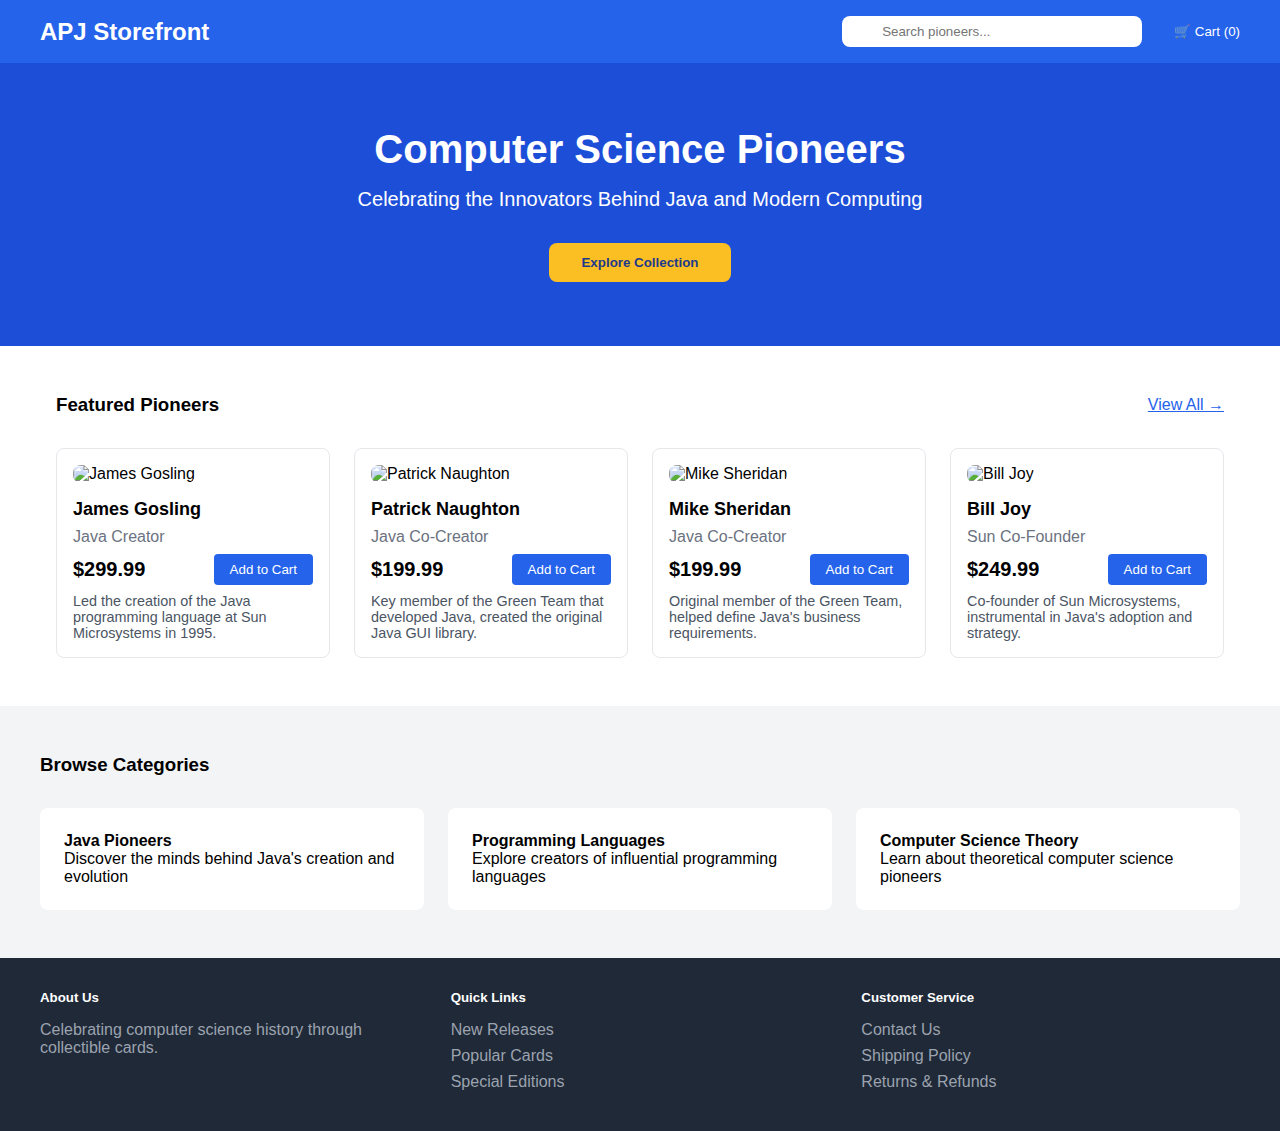
==== web/src/main/resources/static/index.html @ 1f669928 "Add animal-service for tutorial9-1 with RESTful API implementation" ====
<!DOCTYPE html>
<html lang="en">
<head>
    <meta charset="UTF-8">
    <meta name="viewport" content="width=device-width, initial-scale=1.0">
    <title>APJ Storefront - Computer Science Pioneers</title>
    <link rel="stylesheet" href="index.css">
    <script src="index.js" defer></script>

</head>
<body>
<nav>
    <div class="nav-container">
        <div class="logo">APJ Storefront</div>
        <div class="search-cart">
            <div class="search-container">
                <input type="text" class="search-input" placeholder="Search pioneers...">
            </div>
            <button class="cart-button">
                🛒 Cart (0)
            </button>
        </div>
    </div>
</nav>

<div class="hero">
    <h2>Computer Science Pioneers</h2>
    <p>Celebrating the Innovators Behind Java and Modern Computing</p>
    <button class="cta-button">Explore Collection</button>
</div>

<section class="featured-section">
    <div class="section-header">
        <h3>Featured Pioneers</h3>
        <a href="#" style="color: #2563eb;">View All →</a>
    </div>
    <div class="card-grid" id="featured-cards">
        <!-- Cards will be inserted here by JavaScript -->
    </div>
</section>

<section class="categories">
    <div class="categories-container">
        <h3>Browse Categories</h3>
        <div class="categories-grid">
            <div class="category-card">
                <h4>Java Pioneers</h4>
                <p>Discover the minds behind Java's creation and evolution</p>
            </div>
            <div class="category-card">
                <h4>Programming Languages</h4>
                <p>Explore creators of influential programming languages</p>
            </div>
            <div class="category-card">
                <h4>Computer Science Theory</h4>
                <p>Learn about theoretical computer science pioneers</p>
            </div>
        </div>
    </div>
</section>

<footer>
    <div class="footer-container">
        <div class="footer-section">
            <h5>About Us</h5>
            <p style="color: #9ca3af;">Celebrating computer science history through collectible cards.</p>
        </div>
        <div class="footer-section">
            <h5>Quick Links</h5>
            <ul>
                <li>New Releases</li>
                <li>Popular Cards</li>
                <li>Special Editions</li>
            </ul>
        </div>
        <div class="footer-section">
            <h5>Customer Service</h5>
            <ul>
                <li>Contact Us</li>
                <li>Shipping Policy</li>
                <li>Returns & Refunds</li>
            </ul>
        </div>
    </div>
</footer>
</body>
</html>
---- web/src/main/resources/static/index.css ----
* {
    margin: 0;
    padding: 0;
    box-sizing: border-box;
    font-family: 'Arial', sans-serif;
}

nav {
    background-color: #2563eb;
    color: white;
    padding: 1rem;
}

.nav-container {
    max-width: 1200px;
    margin: 0 auto;
    display: flex;
    justify-content: space-between;
    align-items: center;
}

.logo {
    font-size: 1.5rem;
    font-weight: bold;
}

.search-cart {
    display: flex;
    gap: 2rem;
    align-items: center;
}

.search-container {
    position: relative;
}

.search-input {
    padding: 0.5rem 1rem 0.5rem 2.5rem;
    border-radius: 0.5rem;
    border: none;
    width: 300px;
}

.cart-button {
    background: none;
    border: none;
    color: white;
    cursor: pointer;
    display: flex;
    align-items: center;
    gap: 0.5rem;
}

.hero {
    background-color: #1d4ed8;
    color: white;
    text-align: center;
    padding: 4rem 1rem;
}

.hero h2 {
    font-size: 2.5rem;
    margin-bottom: 1rem;
}

.hero p {
    font-size: 1.25rem;
    margin-bottom: 2rem;
}

.cta-button {
    background-color: #fbbf24;
    color: #1e3a8a;
    padding: 0.75rem 2rem;
    border-radius: 0.5rem;
    border: none;
    font-weight: bold;
    cursor: pointer;
    transition: background-color 0.3s;
}

.cta-button:hover {
    background-color: #fcd34d;
}

.featured-section {
    max-width: 1200px;
    margin: 3rem auto;
    padding: 0 1rem;
}

.section-header {
    display: flex;
    justify-content: space-between;
    align-items: center;
    margin-bottom: 2rem;
}

.card-grid {
    display: grid;
    grid-template-columns: repeat(auto-fit, minmax(250px, 1fr));
    gap: 1.5rem;
}

.card {
    border: 1px solid #e5e7eb;
    border-radius: 0.5rem;
    padding: 1rem;
    transition: box-shadow 0.3s;
}

.card:hover {
    box-shadow: 0 4px 6px rgba(0, 0, 0, 0.1);
}

.card img {
    width: 100%;
    height: 280px;
    object-fit: cover;
    border-radius: 0.5rem;
    margin-bottom: 1rem;
}

.card h4 {
    font-size: 1.125rem;
    margin-bottom: 0.5rem;
}

.card .set {
    color: #6b7280;
    margin-bottom: 0.5rem;
}

.card-footer {
    display: flex;
    justify-content: space-between;
    align-items: center;
    flex-wrap: wrap;
    gap: 0.5rem;
}

.price {
    font-size: 1.25rem;
    font-weight: bold;
}

.add-to-cart {
    background-color: #2563eb;
    color: white;
    padding: 0.5rem 1rem;
    border-radius: 0.25rem;
    border: none;
    cursor: pointer;
    transition: background-color 0.3s;
}

.add-to-cart:hover {
    background-color: #1d4ed8;
}

.contribution {
    width: 100%;
    font-size: 0.9rem;
    color: #4b5563;
    margin-top: 0.5rem;
}

/* Rest of the previous styles remain the same */
.categories {
    background-color: #f3f4f6;
    padding: 3rem 1rem;
}

.categories-container {
    max-width: 1200px;
    margin: 0 auto;
}

.categories-grid {
    display: grid;
    grid-template-columns: repeat(auto-fit, minmax(300px, 1fr));
    gap: 1.5rem;
    margin-top: 2rem;
}

.category-card {
    background-color: white;
    padding: 1.5rem;
    border-radius: 0.5rem;
    cursor: pointer;
    transition: box-shadow 0.3s;
}

.category-card:hover {
    box-shadow: 0 4px 6px rgba(0, 0, 0, 0.1);
}

footer {
    background-color: #1f2937;
    color: white;
    padding: 2rem 1rem;
}

.footer-container {
    max-width: 1200px;
    margin: 0 auto;
    display: grid;
    grid-template-columns: repeat(auto-fit, minmax(250px, 1fr));
    gap: 2rem;
}

.footer-section h5 {
    margin-bottom: 1rem;
}

.footer-section ul {
    list-style: none;
}

.footer-section ul li {
    color: #9ca3af;
    margin-bottom: 0.5rem;
    cursor: pointer;
}

.footer-section input {
    width: 100%;
    padding: 0.5rem;
    margin-bottom: 0.5rem;
    border-radius: 0.25rem;
    border: none;
}

.footer-section button {
    width: 100%;
    background-color: #2563eb;
    color: white;
    padding: 0.5rem;
    border: none;
    border-radius: 0.25rem;
    cursor: pointer;
    transition: background-color 0.3s;
}

.footer-section button:hover {
    background-color: #1d4ed8;
}

@media (max-width: 768px) {
    .search-input {
        width: 200px;
    }

    .nav-container {
        flex-direction: column;
        gap: 1rem;
    }

    .search-cart {
        width: 100%;
        justify-content: center;
    }
}
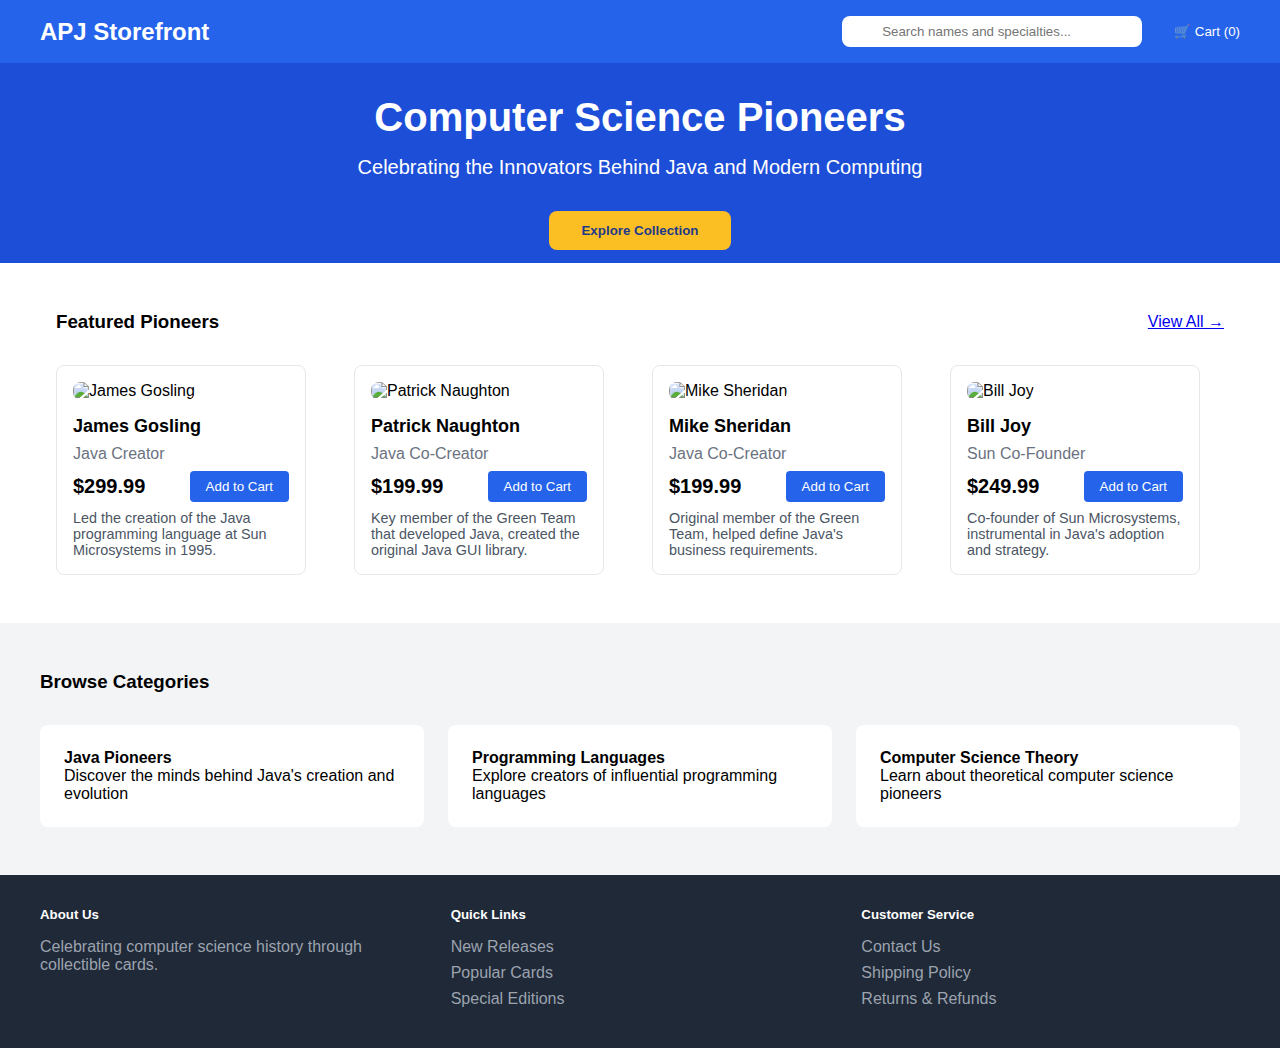
==== commit 682e5120: "week9" ====
--- a/web/src/main/resources/static/index.html
+++ b/web/src/main/resources/static/index.html
@@ -14,7 +14,7 @@
         <div class="logo">APJ Storefront</div>
         <div class="search-cart">
             <div class="search-container">
-                <input type="text" class="search-input" placeholder="Search pioneers...">
+                <input type="text" id="search" class="search-input" placeholder="Search names and specialties...">
             </div>
             <button class="cart-button">
                 🛒 Cart (0)
@@ -32,7 +32,7 @@
 <section class="featured-section">
     <div class="section-header">
         <h3>Featured Pioneers</h3>
-        <a href="#" style="color: #2563eb;">View All →</a>
+        <a href="product-listing.html">View All →</a>
     </div>
     <div class="card-grid" id="featured-cards">
         <!-- Cards will be inserted here by JavaScript -->
@@ -43,15 +43,15 @@
     <div class="categories-container">
         <h3>Browse Categories</h3>
         <div class="categories-grid">
-            <div class="category-card">
+            <div class="category-card" id="java-pioneers-card">
                 <h4>Java Pioneers</h4>
                 <p>Discover the minds behind Java's creation and evolution</p>
             </div>
-            <div class="category-card">
+            <div class="category-card" id="programming-languages-card">
                 <h4>Programming Languages</h4>
                 <p>Explore creators of influential programming languages</p>
             </div>
-            <div class="category-card">
+            <div class="category-card" id="theory-card">
                 <h4>Computer Science Theory</h4>
                 <p>Learn about theoretical computer science pioneers</p>
             </div>
@@ -83,5 +83,6 @@
         </div>
     </div>
 </footer>
+<div id="homepage"></div>
 </body>
 </html>--- a/web/src/main/resources/static/index.css
+++ b/web/src/main/resources/static/index.css
@@ -55,7 +55,9 @@
     background-color: #1d4ed8;
     color: white;
     text-align: center;
-    padding: 4rem 1rem;
+    padding: 2rem 1rem;
+    max-height: 200px;
+    overflow: hidden;
 }
 
 .hero h2 {
@@ -89,6 +91,11 @@
     padding: 0 1rem;
 }
 
+.product-listing-section {
+    max-width: 1200px;
+    padding: 0 1rem;
+}
+
 .section-header {
     display: flex;
     justify-content: space-between;
@@ -107,6 +114,7 @@
     border-radius: 0.5rem;
     padding: 1rem;
     transition: box-shadow 0.3s;
+    max-width: 250px;
 }
 
 .card:hover {
@@ -246,6 +254,61 @@
     background-color: #1d4ed8;
 }
 
+main{
+    display: grid;
+    grid-template-columns: 1fr 3fr;
+}
+
+main aside{
+    display: grid;
+    grid-template-columns: 100px 1fr;
+    grid-template-rows: repeat(7, 60px);
+    padding: 2rem;
+    background-color: #1e3a8a;
+    color: white;
+    align-items: center;
+}
+
+.aside-button-container{
+    grid-column: 1/3;
+}
+
+main aside button{
+    padding: .5rem;
+    background-color: #2563eb;
+    font-size: 1.2rem;
+    width: 200px;
+    color: white;
+}
+
+main aside input, main aside select{
+    font-size: 1.2rem;
+    margin: .5rem;
+    padding: .2rem;
+}
+
+main aside hr{
+    grid-column: 1/3;
+    height: 2px;
+}
+
+.pagination{
+    display: none;
+    text-align: center;
+    margin: 1rem 0;
+}
+
+.pagination p{
+    padding: 0 1rem;
+    display: inline;
+}
+
+.pagination button{
+    font-size: 1.5rem;
+    font-weight: bold;
+    padding: .5rem;
+ }
+
 @media (max-width: 768px) {
     .search-input {
         width: 200px;
@@ -260,4 +323,8 @@
         width: 100%;
         justify-content: center;
     }
+    .main aside{
+        display: none;
+    }
+
 }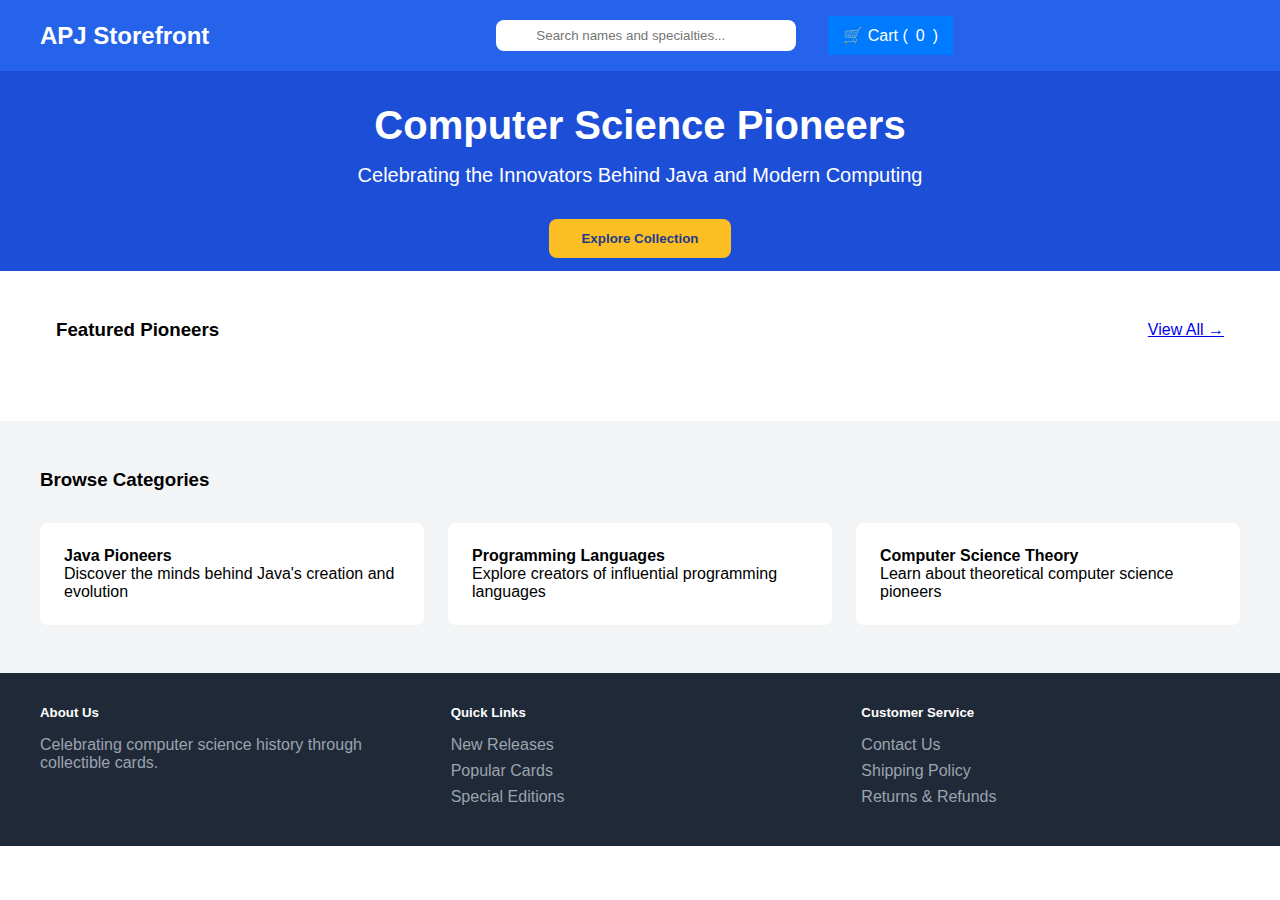
==== commit 59cb4046: "w10" ====
--- a/web/src/main/resources/static/index.html
+++ b/web/src/main/resources/static/index.html
@@ -4,9 +4,10 @@
     <meta charset="UTF-8">
     <meta name="viewport" content="width=device-width, initial-scale=1.0">
     <title>APJ Storefront - Computer Science Pioneers</title>
-    <link rel="stylesheet" href="index.css">
-    <script src="index.js" defer></script>
-
+    <link rel="stylesheet" href="css/index.css">
+    <link rel="stylesheet" href="css/cart.css">
+    <script src="js/index.js" defer></script>
+    <script src="js/cart.js" defer></script>
 </head>
 <body>
 <nav>
@@ -17,8 +18,14 @@
                 <input type="text" id="search" class="search-input" placeholder="Search names and specialties...">
             </div>
             <button class="cart-button">
-                🛒 Cart (0)
+                🛒 Cart (<span id="cart-item-count">0</span>)
             </button>
+        </div>
+        <div class="cart-container">
+            <div class="cart-widget" id="cartWidget">
+                <p><strong>Your Cart:</strong></p>
+                <ul id="cartItems"></ul>
+            </div>
         </div>
     </div>
 </nav>
--- a/web/src/main/resources/static/css/index.css
+++ b/web/src/main/resources/static/css/index.css
@@ -0,0 +1,331 @@
+* {
+    margin: 0;
+    padding: 0;
+    box-sizing: border-box;
+    font-family: 'Arial', sans-serif;
+}
+
+nav {
+    background-color: #2563eb;
+    color: white;
+    padding: 1rem;
+}
+
+.nav-container {
+    max-width: 1200px;
+    margin: 0 auto;
+    display: flex;
+    justify-content: space-between;
+    align-items: center;
+    position: relative;
+}
+
+.logo {
+    font-size: 1.5rem;
+    font-weight: bold;
+}
+
+.search-cart {
+    display: flex;
+    gap: 2rem;
+    align-items: center;
+}
+
+.search-container {
+    position: relative;
+}
+
+.search-input {
+    padding: 0.5rem 1rem 0.5rem 2.5rem;
+    border-radius: 0.5rem;
+    border: none;
+    width: 300px;
+}
+
+.cart-button {
+    background: none;
+    border: none;
+    color: white;
+    cursor: pointer;
+    display: flex;
+    align-items: center;
+    gap: 0.5rem;
+}
+
+.hero {
+    background-color: #1d4ed8;
+    color: white;
+    text-align: center;
+    padding: 2rem 1rem;
+    max-height: 200px;
+    overflow: hidden;
+}
+
+.hero h2 {
+    font-size: 2.5rem;
+    margin-bottom: 1rem;
+}
+
+.hero p {
+    font-size: 1.25rem;
+    margin-bottom: 2rem;
+}
+
+.cta-button {
+    background-color: #fbbf24;
+    color: #1e3a8a;
+    padding: 0.75rem 2rem;
+    border-radius: 0.5rem;
+    border: none;
+    font-weight: bold;
+    cursor: pointer;
+    transition: background-color 0.3s;
+}
+
+.cta-button:hover {
+    background-color: #fcd34d;
+}
+
+.featured-section {
+    max-width: 1200px;
+    margin: 3rem auto;
+    padding: 0 1rem;
+}
+
+.product-listing-section {
+    max-width: 1200px;
+    padding: 0 1rem;
+}
+
+.section-header {
+    display: flex;
+    justify-content: space-between;
+    align-items: center;
+    margin-bottom: 2rem;
+}
+
+.card-grid {
+    display: grid;
+    grid-template-columns: repeat(auto-fit, minmax(250px, 1fr));
+    gap: 1.5rem;
+}
+
+.card {
+    border: 1px solid #e5e7eb;
+    border-radius: 0.5rem;
+    padding: 1rem;
+    transition: box-shadow 0.3s;
+    max-width: 250px;
+}
+
+.card:hover {
+    box-shadow: 0 4px 6px rgba(0, 0, 0, 0.1);
+}
+
+.card img {
+    width: 100%;
+    height: 280px;
+    object-fit: cover;
+    border-radius: 0.5rem;
+    margin-bottom: 1rem;
+}
+
+.card h4 {
+    font-size: 1.125rem;
+    margin-bottom: 0.5rem;
+}
+
+.card .set {
+    color: #6b7280;
+    margin-bottom: 0.5rem;
+}
+
+.card-footer {
+    display: flex;
+    justify-content: space-between;
+    align-items: center;
+    flex-wrap: wrap;
+    gap: 0.5rem;
+}
+
+.price {
+    font-size: 1.25rem;
+    font-weight: bold;
+}
+
+.add-to-cart {
+    background-color: #2563eb;
+    color: white;
+    padding: 0.5rem 1rem;
+    border-radius: 0.25rem;
+    border: none;
+    cursor: pointer;
+    transition: background-color 0.3s;
+}
+
+.add-to-cart:hover {
+    background-color: #1d4ed8;
+}
+
+.contribution {
+    width: 100%;
+    font-size: 0.9rem;
+    color: #4b5563;
+    margin-top: 0.5rem;
+}
+
+/* Rest of the previous styles remain the same */
+.categories {
+    background-color: #f3f4f6;
+    padding: 3rem 1rem;
+}
+
+.categories-container {
+    max-width: 1200px;
+    margin: 0 auto;
+}
+
+.categories-grid {
+    display: grid;
+    grid-template-columns: repeat(auto-fit, minmax(300px, 1fr));
+    gap: 1.5rem;
+    margin-top: 2rem;
+}
+
+.category-card {
+    background-color: white;
+    padding: 1.5rem;
+    border-radius: 0.5rem;
+    cursor: pointer;
+    transition: box-shadow 0.3s;
+}
+
+.category-card:hover {
+    box-shadow: 0 4px 6px rgba(0, 0, 0, 0.1);
+}
+
+footer {
+    background-color: #1f2937;
+    color: white;
+    padding: 2rem 1rem;
+}
+
+.footer-container {
+    max-width: 1200px;
+    margin: 0 auto;
+    display: grid;
+    grid-template-columns: repeat(auto-fit, minmax(250px, 1fr));
+    gap: 2rem;
+}
+
+.footer-section h5 {
+    margin-bottom: 1rem;
+}
+
+.footer-section ul {
+    list-style: none;
+}
+
+.footer-section ul li {
+    color: #9ca3af;
+    margin-bottom: 0.5rem;
+    cursor: pointer;
+}
+
+.footer-section input {
+    width: 100%;
+    padding: 0.5rem;
+    margin-bottom: 0.5rem;
+    border-radius: 0.25rem;
+    border: none;
+}
+
+.footer-section button {
+    width: 100%;
+    background-color: #2563eb;
+    color: white;
+    padding: 0.5rem;
+    border: none;
+    border-radius: 0.25rem;
+    cursor: pointer;
+    transition: background-color 0.3s;
+}
+
+.footer-section button:hover {
+    background-color: #1d4ed8;
+}
+
+main{
+    display: grid;
+    grid-template-columns: 1fr 3fr;
+}
+
+main aside{
+    display: grid;
+    grid-template-columns: 100px 1fr;
+    grid-template-rows: repeat(7, 60px);
+    padding: 2rem;
+    background-color: #1e3a8a;
+    color: white;
+    align-items: center;
+}
+
+.aside-button-container{
+    grid-column: 1/3;
+}
+
+main aside button{
+    padding: .5rem;
+    background-color: #2563eb;
+    font-size: 1.2rem;
+    width: 200px;
+    color: white;
+}
+
+main aside input, main aside select{
+    font-size: 1.2rem;
+    margin: .5rem;
+    padding: .2rem;
+}
+
+main aside hr{
+    grid-column: 1/3;
+    height: 2px;
+}
+
+.pagination{
+    display: none;
+    text-align: center;
+    margin: 1rem 0;
+}
+
+.pagination p{
+    padding: 0 1rem;
+    display: inline;
+}
+
+.pagination button{
+    font-size: 1.5rem;
+    font-weight: bold;
+    padding: .5rem;
+ }
+
+@media (max-width: 768px) {
+    .search-input {
+        width: 200px;
+    }
+
+    .nav-container {
+        flex-direction: column;
+        gap: 1rem;
+    }
+
+    .search-cart {
+        width: 100%;
+        justify-content: center;
+    }
+    .main aside{
+        display: none;
+    }
+
+}--- a/web/src/main/resources/static/css/cart.css
+++ b/web/src/main/resources/static/css/cart.css
@@ -0,0 +1,46 @@
+.cart-container {
+    position: relative;
+    display: inline-block;
+}
+.cart-widget {
+    display: none;
+    position: absolute;
+    top: 40px;
+    right: 100px;
+    background: white;
+    color: black;
+    border: 1px solid #ccc;
+    padding: 10px;
+    width: 300px;
+    box-shadow: 0px 4px 6px rgba(0, 0, 0, 0.1);
+}
+.cart-widget ul {
+    list-style: none;
+    padding: 0;
+    margin: 0;
+}
+.cart-widget li {
+    display: flex;
+    justify-content: space-between;
+    align-items: center;
+    padding: 8px;
+    border-bottom: 1px solid #ddd;
+}
+.cart-widget li:last-child {
+    border-bottom: none;
+}
+.cart-button {
+    padding: 10px 15px;
+    background: #007bff;
+    color: white;
+    border: none;
+    cursor: pointer;
+    font-size: 16px;
+}
+.remove-btn {
+    background: none;
+    border: none;
+    color: red;
+    cursor: pointer;
+    font-size: 16px;
+}